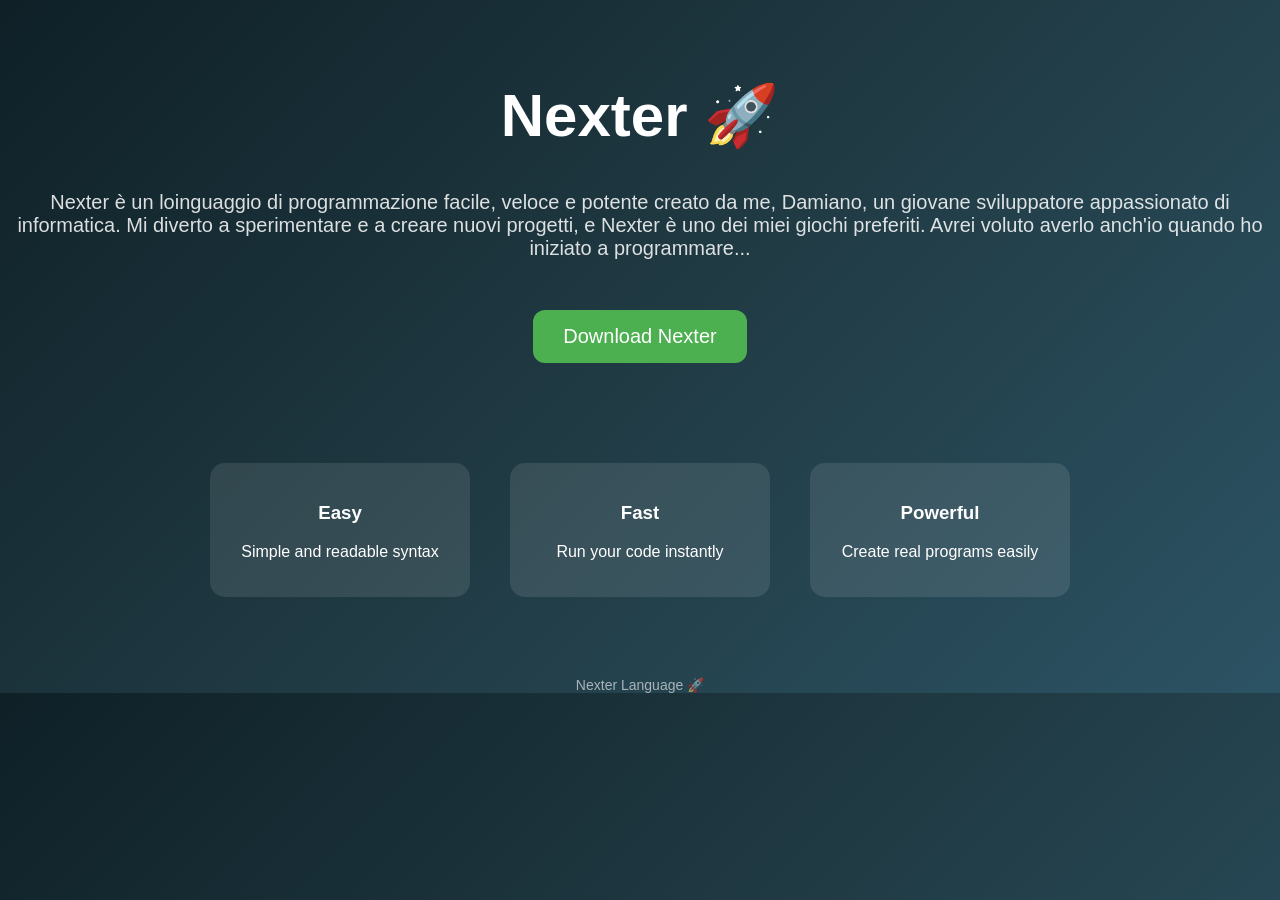
==== index.html @ bfd08b12 "Website fix" ====
<!DOCTYPE html>
<html>
<head>
    <title>Nexter 🚀</title>

    <style>
        body {
            margin: 0;
            font-family: Arial, sans-serif;
            background: linear-gradient(135deg, #0f2027, #203a43, #2c5364);
            color: white;
            text-align: center;
        }

        h1 {
            font-size: 60px;
            margin-top: 80px;
        }

        .desc {
            margin-top: 20px;
            font-size: 20px;
            opacity: 0.85;
        }

        .download-btn {
            margin-top: 30px;
            padding: 15px 30px;
            font-size: 20px;
            border: none;
            border-radius: 12px;
            background: #4CAF50;
            color: white;
            cursor: pointer;
            transition: 0.3s;
        }

        .download-btn:hover {
            background: #45a049;
            transform: scale(1.05);
        }

        .features {
            margin-top: 100px;
            display: flex;
            justify-content: center;
            gap: 40px;
            flex-wrap: wrap;
        }

        .card {
            background: rgba(255,255,255,0.1);
            padding: 20px;
            border-radius: 15px;
            width: 220px;
        }

        footer {
            margin-top: 80px;
            opacity: 0.6;
            font-size: 14px;
        }
    </style>
</head>

<body>

    <h1>Nexter 🚀</h1>

    <!-- Sono Damiano, un giovane sviluppatore che si diverte a sperimentare nel mondo dell'informatica e a divertirsi con questo "gioco" che adoro! -->
    <p class="desc">
        Nexter è un loinguaggio di programmazione facile, veloce e potente creato da me, Damiano, un giovane sviluppatore appassionato di informatica. Mi diverto a sperimentare e a creare nuovi progetti, e Nexter è uno dei miei giochi preferiti. Avrei voluto averlo anch'io quando ho iniziato a programmare...    </p>

    <!-- DOWNLOAD -->
    <a href="https://dadatop12.github.io/nexter-web/nexter.zip">
        <button class="download-btn">Download Nexter</button>
    </a>

    <!-- FEATURES -->
    <div class="features">

        <div class="card">
            <h3>Easy</h3>
            <p>Simple and readable syntax</p>
        </div>

        <div class="card">
            <h3>Fast</h3>
            <p>Run your code instantly</p>
        </div>

        <div class="card">
            <h3>Powerful</h3>
            <p>Create real programs easily</p>
        </div>

    </div>

    <footer>
        Nexter Language 🚀
    </footer>

</body>
</html>
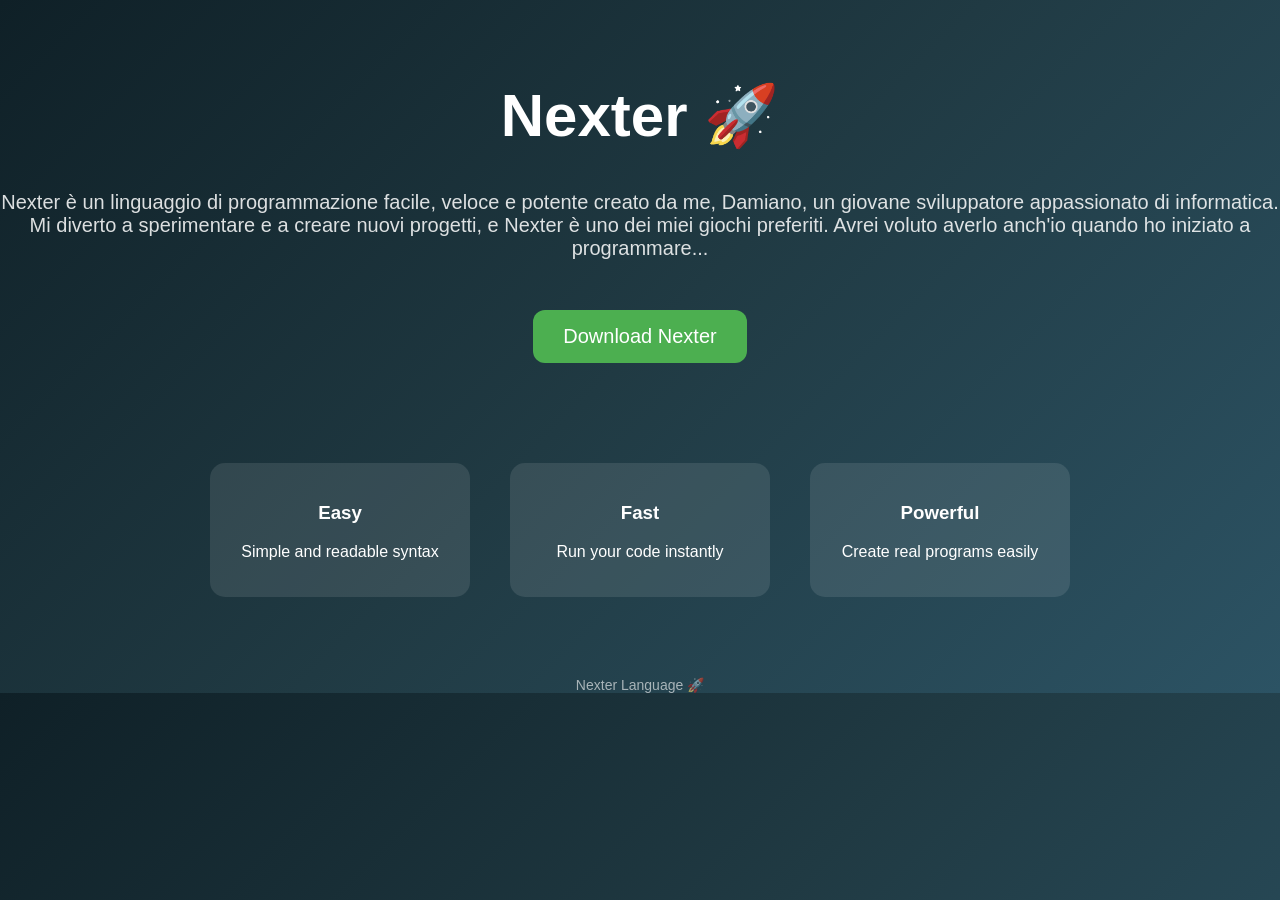
==== commit 6bd190a0: "website final(I hope) update" ====
--- a/index.html
+++ b/index.html
@@ -69,7 +69,7 @@
 
     <!-- Sono Damiano, un giovane sviluppatore che si diverte a sperimentare nel mondo dell'informatica e a divertirsi con questo "gioco" che adoro! -->
     <p class="desc">
-        Nexter è un loinguaggio di programmazione facile, veloce e potente creato da me, Damiano, un giovane sviluppatore appassionato di informatica. Mi diverto a sperimentare e a creare nuovi progetti, e Nexter è uno dei miei giochi preferiti. Avrei voluto averlo anch'io quando ho iniziato a programmare...    </p>
+        Nexter è un linguaggio di programmazione facile, veloce e potente creato da me, Damiano, un giovane sviluppatore appassionato di informatica. Mi diverto a sperimentare e a creare nuovi progetti, e Nexter è uno dei miei giochi preferiti. Avrei voluto averlo anch'io quando ho iniziato a programmare...    </p>
 
     <!-- DOWNLOAD -->
     <a href="https://dadatop12.github.io/nexter-web/nexter.zip">
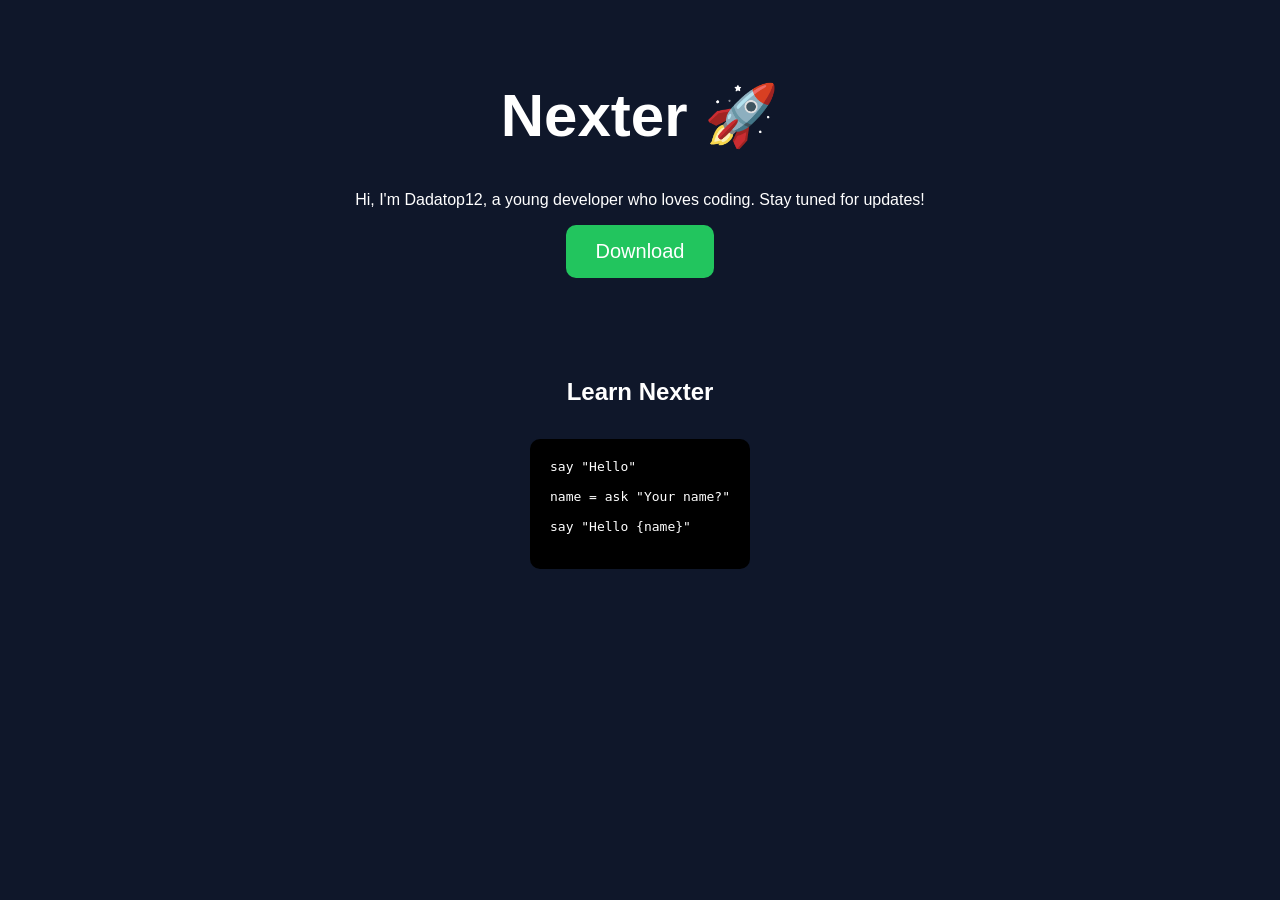
==== commit 70f0646b: "New ide and site" ====
--- a/index.html
+++ b/index.html
@@ -6,8 +6,8 @@
     <style>
         body {
             margin: 0;
-            font-family: Arial, sans-serif;
-            background: linear-gradient(135deg, #0f2027, #203a43, #2c5364);
+            font-family: Arial;
+            background: #0f172a;
             color: white;
             text-align: center;
         }
@@ -17,88 +17,51 @@
             margin-top: 80px;
         }
 
-        .desc {
-            margin-top: 20px;
+        .btn {
+            padding: 15px 30px;
             font-size: 20px;
-            opacity: 0.85;
+            background: #22c55e;
+            border: none;
+            border-radius: 10px;
+            color: white;
+            cursor: pointer;
         }
 
-        .download-btn {
-            margin-top: 30px;
-            padding: 15px 30px;
-            font-size: 20px;
-            border: none;
-            border-radius: 12px;
-            background: #4CAF50;
-            color: white;
-            cursor: pointer;
-            transition: 0.3s;
+        .learn {
+            margin-top: 100px;
         }
 
-        .download-btn:hover {
-            background: #45a049;
-            transform: scale(1.05);
-        }
-
-        .features {
-            margin-top: 100px;
-            display: flex;
-            justify-content: center;
-            gap: 40px;
-            flex-wrap: wrap;
-        }
-
-        .card {
-            background: rgba(255,255,255,0.1);
+        pre {
+            background: black;
             padding: 20px;
-            border-radius: 15px;
-            width: 220px;
-        }
-
-        footer {
-            margin-top: 80px;
-            opacity: 0.6;
-            font-size: 14px;
+            border-radius: 10px;
+            display: inline-block;
+            text-align: left;
         }
     </style>
 </head>
 
 <body>
 
-    <h1>Nexter 🚀</h1>
+<h1>Nexter 🚀</h1>
 
-    <!-- Sono Damiano, un giovane sviluppatore che si diverte a sperimentare nel mondo dell'informatica e a divertirsi con questo "gioco" che adoro! -->
-    <p class="desc">
-        Nexter è un linguaggio di programmazione facile, veloce e potente creato da me, Damiano, un giovane sviluppatore appassionato di informatica. Mi diverto a sperimentare e a creare nuovi progetti, e Nexter è uno dei miei giochi preferiti. Avrei voluto averlo anch'io quando ho iniziato a programmare...    </p>
+<p>Hi, I'm Dadatop12, a young developer who loves coding. Stay tuned for updates!</p>
 
-    <!-- DOWNLOAD -->
-    <a href="https://dadatop12.github.io/nexter-web/nexter.zip">
-        <button class="download-btn">Download Nexter</button>
-    </a>
+<a href="https://dadatop12.github.io/nexter-web/nexter.zip">
+    <button class="btn">Download</button>
+</a>
 
-    <!-- FEATURES -->
-    <div class="features">
+<div class="learn">
+    <h2>Learn Nexter</h2>
 
-        <div class="card">
-            <h3>Easy</h3>
-            <p>Simple and readable syntax</p>
-        </div>
+    <pre>
+say "Hello"
 
-        <div class="card">
-            <h3>Fast</h3>
-            <p>Run your code instantly</p>
-        </div>
+name = ask "Your name?"
 
-        <div class="card">
-            <h3>Powerful</h3>
-            <p>Create real programs easily</p>
-        </div>
-
-    </div>
-
-    <footer>
-        Nexter Language 🚀
-    </footer>
+say "Hello {name}"
+    </pre>
+</div>
 
 </body>
 </html>
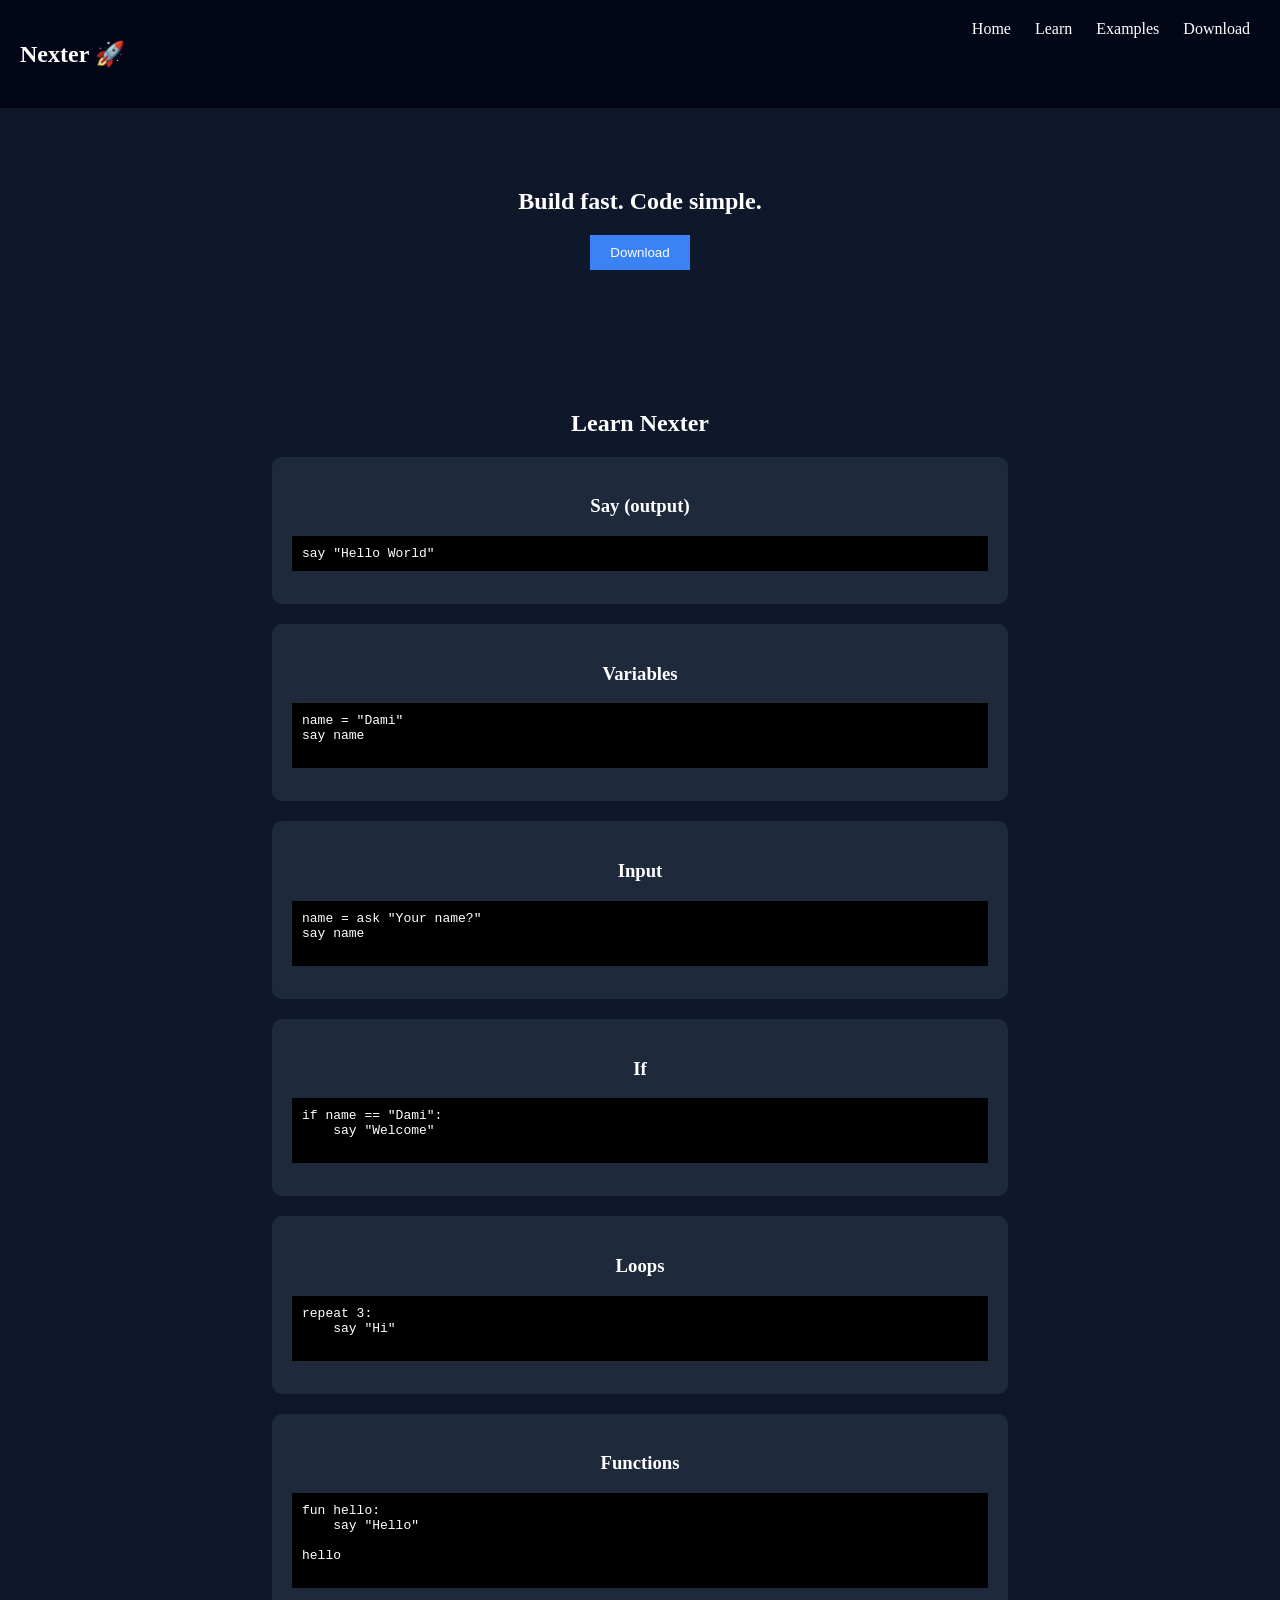
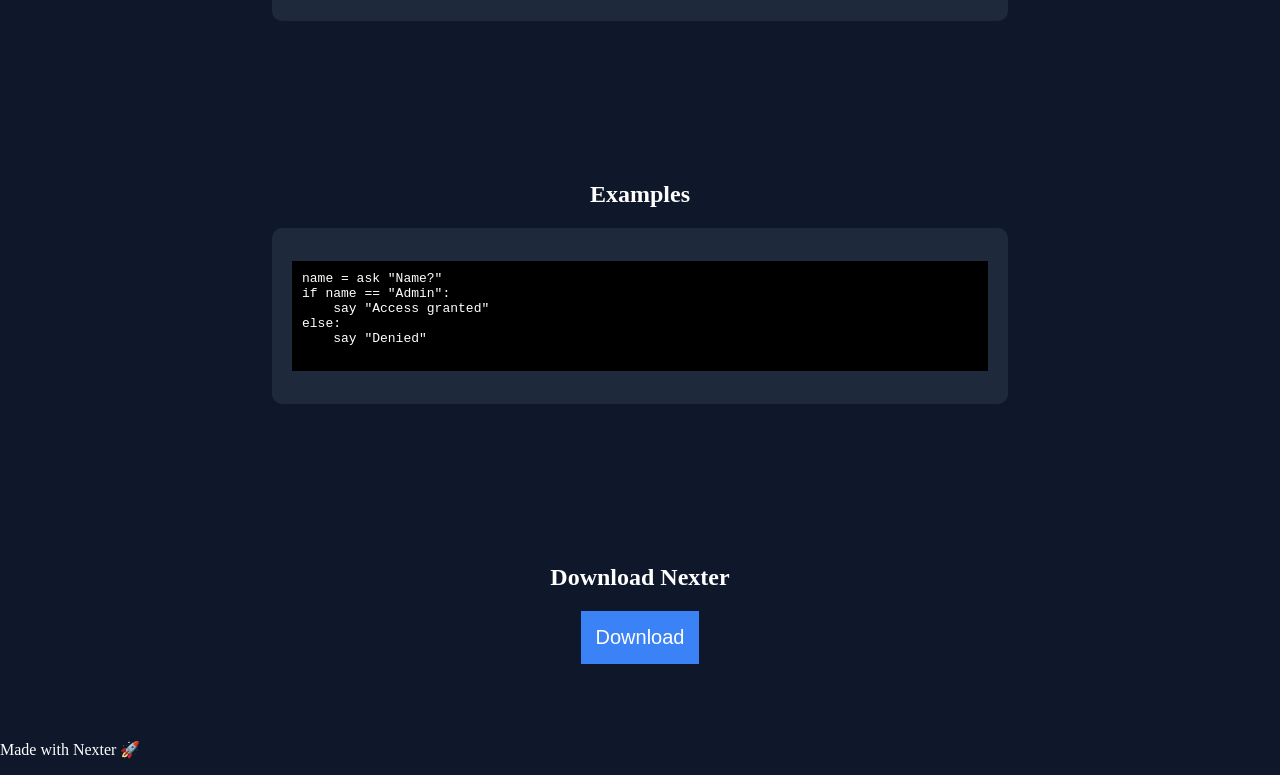
==== commit 85298991: "Mega site Nexter" ====
--- a/index.html
+++ b/index.html
@@ -2,66 +2,105 @@
 <html>
 <head>
     <title>Nexter 🚀</title>
-
-    <style>
-        body {
-            margin: 0;
-            font-family: Arial;
-            background: #0f172a;
-            color: white;
-            text-align: center;
-        }
-
-        h1 {
-            font-size: 60px;
-            margin-top: 80px;
-        }
-
-        .btn {
-            padding: 15px 30px;
-            font-size: 20px;
-            background: #22c55e;
-            border: none;
-            border-radius: 10px;
-            color: white;
-            cursor: pointer;
-        }
-
-        .learn {
-            margin-top: 100px;
-        }
-
-        pre {
-            background: black;
-            padding: 20px;
-            border-radius: 10px;
-            display: inline-block;
-            text-align: left;
-        }
-    </style>
+    <link rel="stylesheet" href="style.css">
 </head>
-
 <body>
 
-<h1>Nexter 🚀</h1>
+<nav>
+    <h1>Nexter 🚀</h1>
+    <div>
+        <a href="#home">Home</a>
+        <a href="#learn">Learn</a>
+        <a href="#examples">Examples</a>
+        <a href="#download">Download</a>
+    </div>
+</nav>
 
-<p>Hi, I'm Dadatop12, a young developer who loves coding. Stay tuned for updates!</p>
+<section id="home">
+    <h2>Build fast. Code simple.</h2>
+    <p><!-- QUI METTI LA TUA DESCRIZIONE --></p>
+    <a href="#download"><button>Download</button></a>
+</section>
 
-<a href="https://dadatop12.github.io/nexter-web/nexter.zip">
-    <button class="btn">Download</button>
-</a>
-
-<div class="learn">
+<section id="learn">
     <h2>Learn Nexter</h2>
 
-    <pre>
-say "Hello"
+    <div class="card">
+        <h3>Say (output)</h3>
+        <pre>say "Hello World"</pre>
+    </div>
 
+    <div class="card">
+        <h3>Variables</h3>
+        <pre>
+name = "Dami"
+say name
+        </pre>
+    </div>
+
+    <div class="card">
+        <h3>Input</h3>
+        <pre>
 name = ask "Your name?"
+say name
+        </pre>
+    </div>
 
-say "Hello {name}"
-    </pre>
-</div>
+    <div class="card">
+        <h3>If</h3>
+        <pre>
+if name == "Dami":
+    say "Welcome"
+        </pre>
+    </div>
+
+    <div class="card">
+        <h3>Loops</h3>
+        <pre>
+repeat 3:
+    say "Hi"
+        </pre>
+    </div>
+
+    <div class="card">
+        <h3>Functions</h3>
+        <pre>
+fun hello:
+    say "Hello"
+
+hello
+        </pre>
+    </div>
+
+</section>
+
+<section id="examples">
+    <h2>Examples</h2>
+
+    <div class="card">
+        <pre>
+name = ask "Name?"
+if name == "Admin":
+    say "Access granted"
+else:
+    say "Denied"
+        </pre>
+    </div>
+
+</section>
+
+<section id="download">
+    <h2>Download Nexter</h2>
+
+    <a href="https://github.com/dadatop12/nexter-web/releases/latest/download/nexter.zip">
+        <button class="big">Download</button>
+    </a>
+
+</section>
+
+<footer>
+    <p>Made with Nexter 🚀</p>
+</footer>
 
 </body>
 </html>
--- a/style.css
+++ b/style.css
@@ -0,0 +1,51 @@
+body {
+    margin:0;
+    font-family:Consolas;
+    background:#0f172a;
+    color:white;
+}
+
+nav {
+    display:flex;
+    justify-content:space-between;
+    padding:20px;
+    background:#020617;
+}
+
+nav a {
+    margin:0 10px;
+    color:white;
+    text-decoration:none;
+}
+
+section {
+    padding:60px;
+    text-align:center;
+}
+
+button {
+    padding:10px 20px;
+    background:#3b82f6;
+    border:none;
+    color:white;
+    cursor:pointer;
+}
+
+.big {
+    font-size:20px;
+    padding:15px;
+}
+
+.card {
+    background:#1e293b;
+    padding:20px;
+    margin:20px auto;
+    width:60%;
+    border-radius:10px;
+}
+
+pre {
+    background:black;
+    padding:10px;
+    text-align:left;
+}
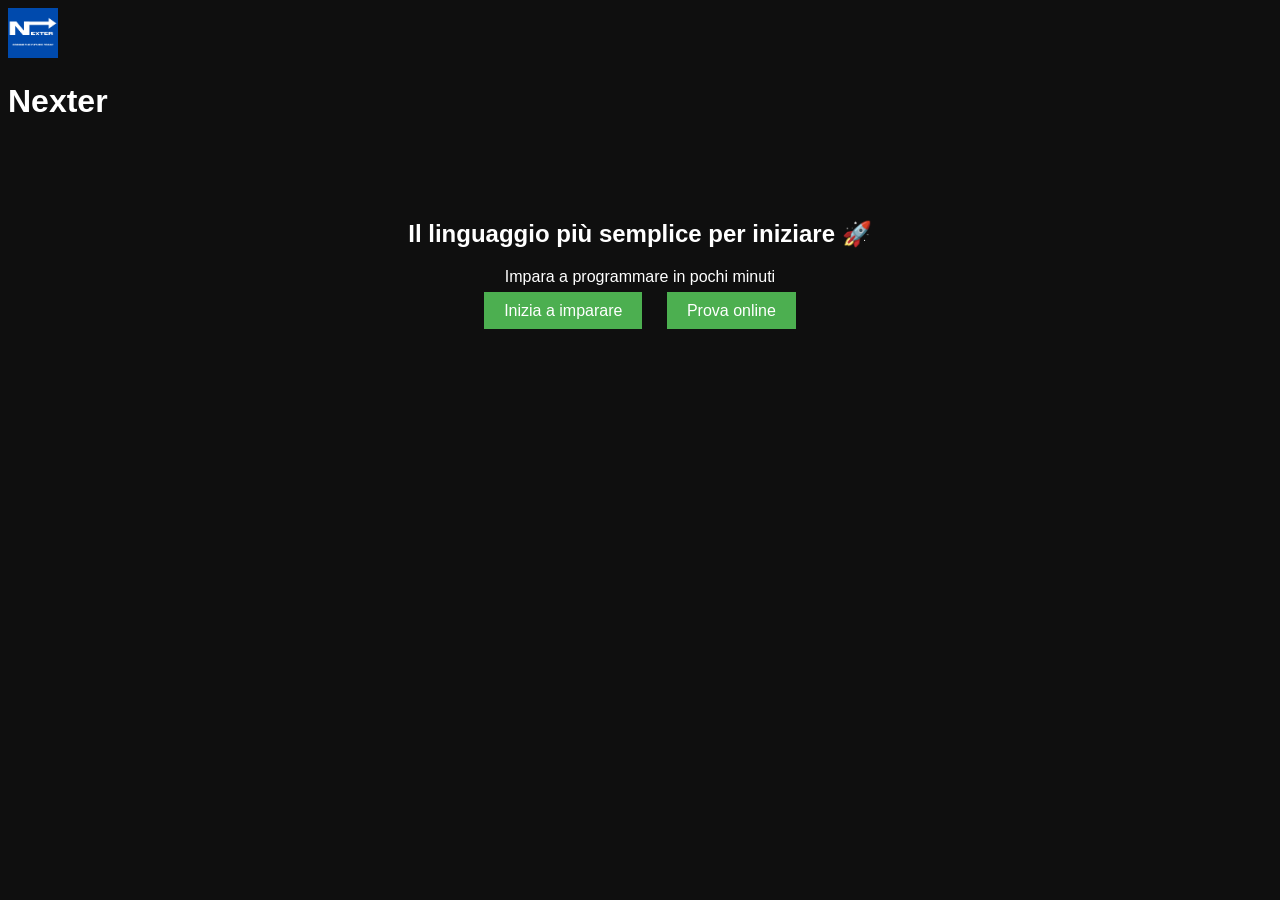
==== commit f83ec3d3: "MEga IDE and debugger 2.0" ====
--- a/index.html
+++ b/index.html
@@ -1,106 +1,23 @@
 <!DOCTYPE html>
 <html>
 <head>
-    <title>Nexter 🚀</title>
-    <link rel="stylesheet" href="style.css">
+    <title>Nexter</title>
+    <link rel="stylesheet" href="css/style.css">
 </head>
 <body>
 
-<nav>
-    <h1>Nexter 🚀</h1>
-    <div>
-        <a href="#home">Home</a>
-        <a href="#learn">Learn</a>
-        <a href="#examples">Examples</a>
-        <a href="#download">Download</a>
-    </div>
-</nav>
+<header>
+    <img src="assets/logo.png" class="logo">
+    <h1>Nexter</h1>
+</header>
 
-<section id="home">
-    <h2>Build fast. Code simple.</h2>
-    <p><!-- QUI METTI LA TUA DESCRIZIONE --></p>
-    <a href="#download"><button>Download</button></a>
+<section class="hero">
+    <h2>Il linguaggio più semplice per iniziare 🚀</h2>
+    <p>Impara a programmare in pochi minuti</p>
+
+    <a href="learn.html" class="btn">Inizia a imparare</a>
+    <a href="playground.html" class="btn">Prova online</a>
 </section>
-
-<section id="learn">
-    <h2>Learn Nexter</h2>
-
-    <div class="card">
-        <h3>Say (output)</h3>
-        <pre>say "Hello World"</pre>
-    </div>
-
-    <div class="card">
-        <h3>Variables</h3>
-        <pre>
-name = "Dami"
-say name
-        </pre>
-    </div>
-
-    <div class="card">
-        <h3>Input</h3>
-        <pre>
-name = ask "Your name?"
-say name
-        </pre>
-    </div>
-
-    <div class="card">
-        <h3>If</h3>
-        <pre>
-if name == "Dami":
-    say "Welcome"
-        </pre>
-    </div>
-
-    <div class="card">
-        <h3>Loops</h3>
-        <pre>
-repeat 3:
-    say "Hi"
-        </pre>
-    </div>
-
-    <div class="card">
-        <h3>Functions</h3>
-        <pre>
-fun hello:
-    say "Hello"
-
-hello
-        </pre>
-    </div>
-
-</section>
-
-<section id="examples">
-    <h2>Examples</h2>
-
-    <div class="card">
-        <pre>
-name = ask "Name?"
-if name == "Admin":
-    say "Access granted"
-else:
-    say "Denied"
-        </pre>
-    </div>
-
-</section>
-
-<section id="download">
-    <h2>Download Nexter</h2>
-
-    <a href="https://github.com/dadatop12/nexter-web/releases/latest/download/nexter.zip">
-        <button class="big">Download</button>
-    </a>
-
-</section>
-
-<footer>
-    <p>Made with Nexter 🚀</p>
-</footer>
 
 </body>
 </html>
--- a/css/style.css
+++ b/css/style.css
@@ -0,0 +1,28 @@
+body {
+    background: #0f0f0f;
+    color: white;
+    font-family: Arial;
+}
+
+.logo {
+    width: 50px;
+}
+
+.hero {
+    text-align: center;
+    margin-top: 100px;
+}
+
+.btn {
+    padding: 10px 20px;
+    background: #4CAF50;
+    color: white;
+    margin: 10px;
+    text-decoration: none;
+}
+
+.card {
+    background: #1e1e1e;
+    padding: 20px;
+    margin: 10px;
+}
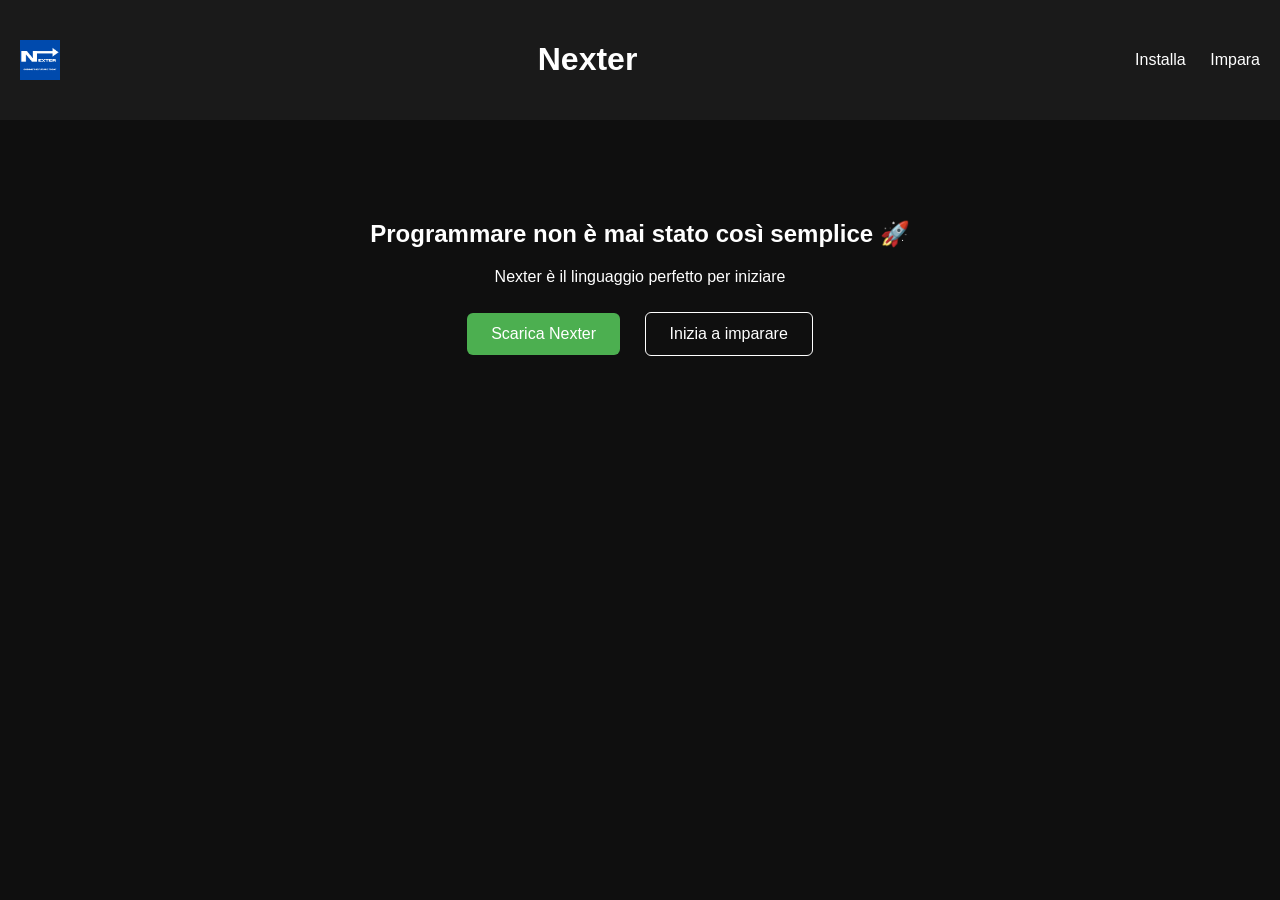
==== commit 5a80bfd9: "site fix" ====
--- a/index.html
+++ b/index.html
@@ -9,14 +9,19 @@
 <header>
     <img src="assets/logo.png" class="logo">
     <h1>Nexter</h1>
+
+    <nav>
+        <a href="install.html">Installa</a>
+        <a href="learn.html">Impara</a>
+    </nav>
 </header>
 
 <section class="hero">
-    <h2>Il linguaggio più semplice per iniziare 🚀</h2>
-    <p>Impara a programmare in pochi minuti</p>
+    <h2>Programmare non è mai stato così semplice 🚀</h2>
+    <p>Nexter è il linguaggio perfetto per iniziare</p>
 
-    <a href="learn.html" class="btn">Inizia a imparare</a>
-    <a href="playground.html" class="btn">Prova online</a>
+    <a href="install.html" class="btn">Scarica Nexter</a>
+    <a href="learn.html" class="btn outline">Inizia a imparare</a>
 </section>
 
 </body>
--- a/css/style.css
+++ b/css/style.css
@@ -1,28 +1,61 @@
 body {
+    margin: 0;
+    font-family: Arial;
     background: #0f0f0f;
     color: white;
-    font-family: Arial;
+}
+
+/* HEADER */
+header {
+    display: flex;
+    align-items: center;
+    justify-content: space-between;
+    padding: 20px;
+    background: #1a1a1a;
 }
 
 .logo {
-    width: 50px;
+    width: 40px;
 }
 
+/* NAV */
+nav a {
+    margin-left: 20px;
+    color: white;
+    text-decoration: none;
+}
+
+/* HERO */
 .hero {
     text-align: center;
     margin-top: 100px;
 }
 
 .btn {
-    padding: 10px 20px;
+    display: inline-block;
+    margin: 10px;
+    padding: 12px 24px;
     background: #4CAF50;
     color: white;
-    margin: 10px;
     text-decoration: none;
+    border-radius: 6px;
 }
 
-.card {
+.btn.outline {
+    background: transparent;
+    border: 1px solid white;
+}
+
+/* LESSON */
+.lesson {
     background: #1e1e1e;
+    margin: 20px;
     padding: 20px;
-    margin: 10px;
+    border-radius: 10px;
+}
+
+pre {
+    background: #000;
+    padding: 10px;
+    border-radius: 6px;
 }
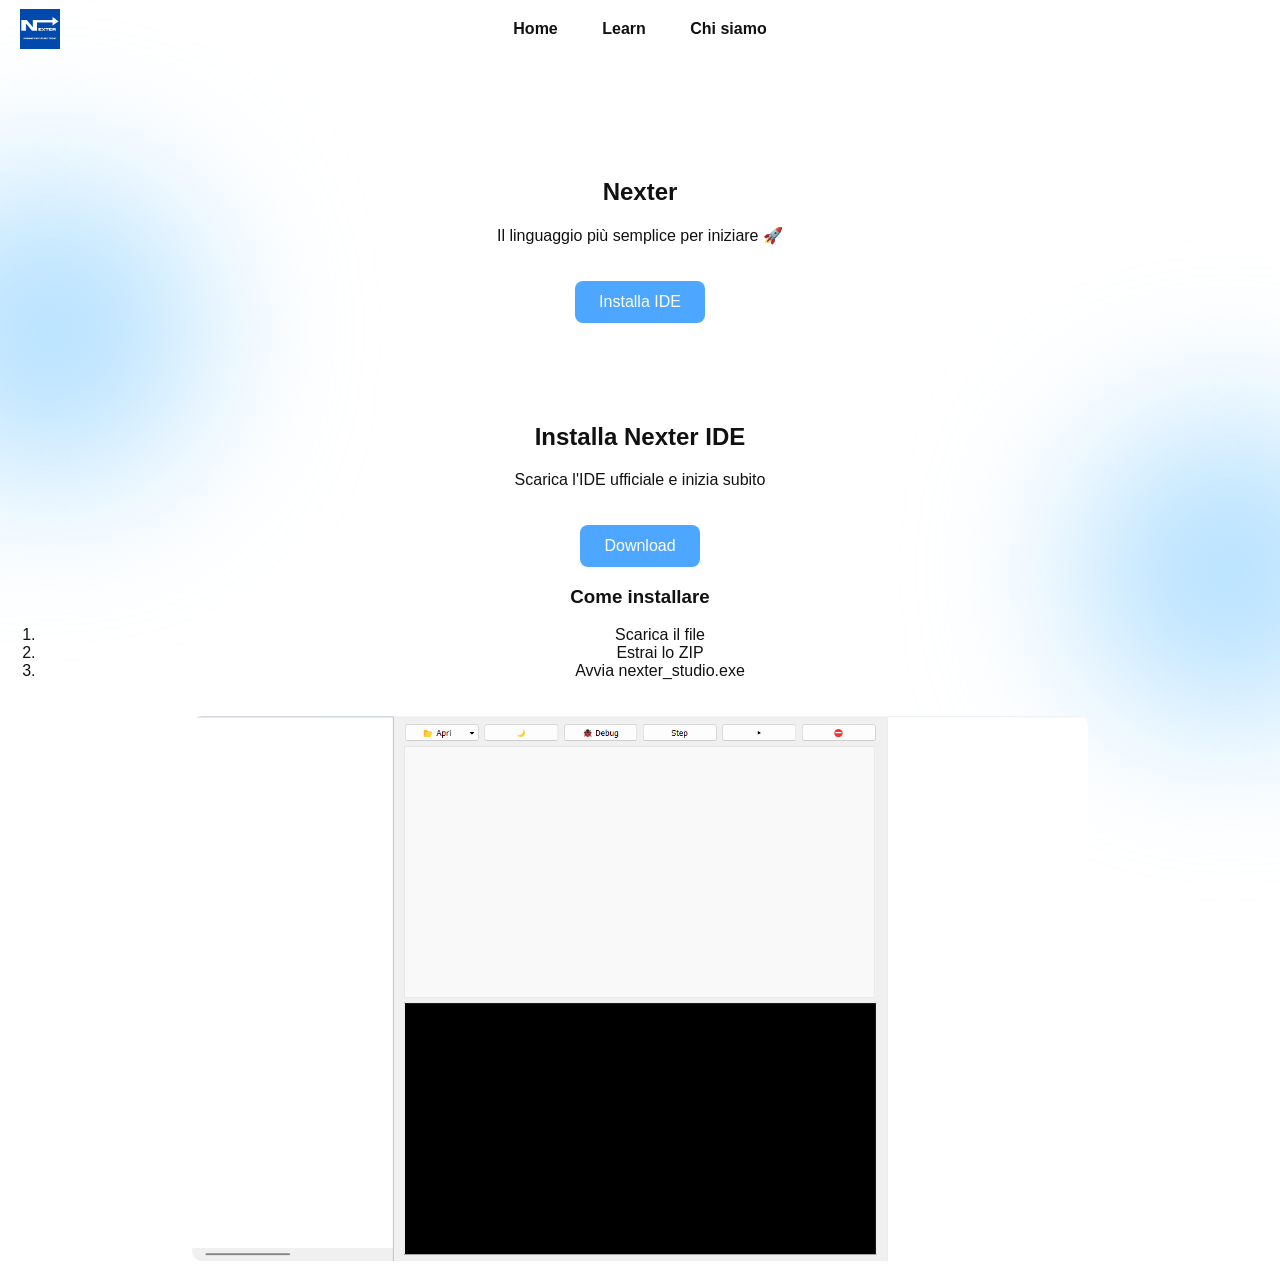
==== commit a660677a: "New site" ====
--- a/index.html
+++ b/index.html
@@ -6,22 +6,41 @@
 </head>
 <body>
 
+<div class="blob left"></div>
+<div class="blob right"></div>
+
 <header>
     <img src="assets/logo.png" class="logo">
-    <h1>Nexter</h1>
 
     <nav>
-        <a href="install.html">Installa</a>
-        <a href="learn.html">Impara</a>
+        <a href="index.html">Home</a>
+        <a href="learn.html">Learn</a>
+        <a href="about.html">Chi siamo</a>
     </nav>
 </header>
 
 <section class="hero">
-    <h2>Programmare non è mai stato così semplice 🚀</h2>
-    <p>Nexter è il linguaggio perfetto per iniziare</p>
+    <h1>Nexter</h1>
+    <p>Il linguaggio più semplice per iniziare 🚀</p>
 
-    <a href="install.html" class="btn">Scarica Nexter</a>
-    <a href="learn.html" class="btn outline">Inizia a imparare</a>
+    <a href="#install" class="btn">Installa IDE</a>
+</section>
+
+<section id="install" class="install">
+    <h2>Installa Nexter IDE</h2>
+
+    <p>Scarica l'IDE ufficiale e inizia subito</p>
+
+    <a href="public/download/Nexter_studio.zip" class="btn">Download</a>
+
+    <h3>Come installare</h3>
+    <ol>
+        <li>Scarica il file</li>
+        <li>Estrai lo ZIP</li>
+        <li>Avvia nexter_studio.exe</li>
+    </ol>
+
+    <img src="assets/ide.png" class="ide-img">
 </section>
 
 </body>
--- a/css/style.css
+++ b/css/style.css
@@ -1,61 +1,99 @@
 body {
     margin: 0;
     font-family: Arial;
-    background: #0f0f0f;
-    color: white;
+    background: white;
+    color: #111;
 }
 
-/* HEADER */
+/* NAVBAR */
 header {
     display: flex;
     align-items: center;
-    justify-content: space-between;
+    justify-content: center;
     padding: 20px;
-    background: #1a1a1a;
+    position: relative;
 }
 
 .logo {
+    position: absolute;
+    left: 20px;
     width: 40px;
 }
 
-/* NAV */
 nav a {
-    margin-left: 20px;
-    color: white;
+    margin: 0 20px;
     text-decoration: none;
+    color: #111;
+    font-weight: bold;
 }
 
 /* HERO */
 .hero {
     text-align: center;
-    margin-top: 100px;
+    margin-top: 120px;
 }
 
 .btn {
     display: inline-block;
-    margin: 10px;
     padding: 12px 24px;
-    background: #4CAF50;
+    background: #4da6ff;
     color: white;
+    border-radius: 8px;
     text-decoration: none;
-    border-radius: 6px;
+    margin-top: 20px;
 }
 
-.btn.outline {
-    background: transparent;
-    border: 1px solid white;
+/* INSTALL */
+.install {
+    text-align: center;
+    margin-top: 100px;
 }
 
-/* LESSON */
-.lesson {
-    background: #1e1e1e;
-    margin: 20px;
-    padding: 20px;
+.ide-img {
+    width: 70%;
+    margin-top: 20px;
     border-radius: 10px;
 }
 
-pre {
-    background: #000;
-    padding: 10px;
-    border-radius: 6px;
+/* CONTENT */
+.content {
+    max-width: 800px;
+    margin: auto;
+    padding: 40px;
+}
+
+/* CODE */
+.code {
+    background: #f0f0f0;
+    padding: 15px;
+    margin: 15px 0;
+    border-radius: 8px;
+    font-family: monospace;
+}
+
+/* BLOBS */
+.blob {
+    position: fixed;
+    width: 300px;
+    height: 300px;
+    background: #b3e0ff;
+    border-radius: 50%;
+    z-index: -1;
+    filter: blur(80px);
+}
+
+.left {
+    top: 20%;
+    left: -100px;
+}
+
+.right {
+    bottom: 20%;
+    right: -100px;
+}
+
+/* ABOUT */
+.logo-about {
+    width: 80px;
+    margin-top: 20px;
 }
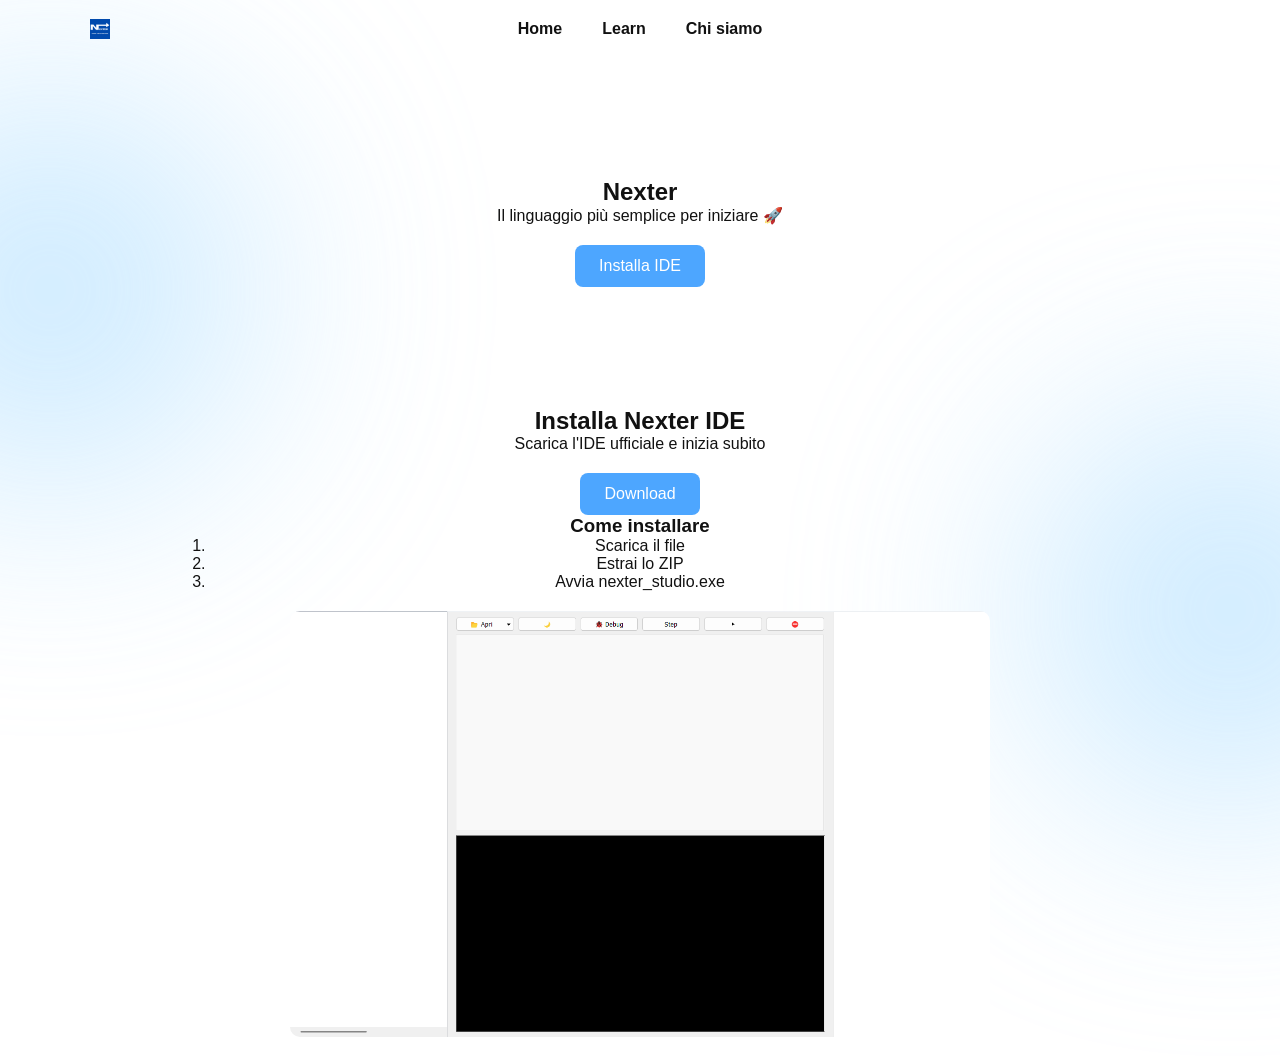
==== commit deb0d0db: "Ide fix" ====
--- a/index.html
+++ b/index.html
@@ -20,24 +20,42 @@
 </header>
 
 <section class="hero">
-    <h1>Nexter</h1>
+    <h1>Nexter
+
+
+    </h1>
     <p>Il linguaggio più semplice per iniziare 🚀</p>
 
     <a href="#install" class="btn">Installa IDE</a>
 </section>
 
 <section id="install" class="install">
-    <h2>Installa Nexter IDE</h2>
+    <h2>Installa Nexter IDE
 
-    <p>Scarica l'IDE ufficiale e inizia subito</p>
+
+    </h2>
+
+    <p>Scarica l'IDE ufficiale e inizia subito
+
+
+    </p>
 
     <a href="public/download/Nexter_studio.zip" class="btn">Download</a>
 
-    <h3>Come installare</h3>
+    <h3>Come installare
+
+
+    </h3>
     <ol>
-        <li>Scarica il file</li>
-        <li>Estrai lo ZIP</li>
-        <li>Avvia nexter_studio.exe</li>
+        <li>Scarica il file
+
+        </li>
+        <li>Estrai lo ZIP
+
+        </li>
+        <li>Avvia nexter_studio.exe
+            
+        </li>
     </ol>
 
     <img src="assets/ide.png" class="ide-img">
--- a/css/style.css
+++ b/css/style.css
@@ -1,38 +1,85 @@
-body {
+/* RESET */
+* {
     margin: 0;
-    font-family: Arial;
-    background: white;
-    color: #111;
+    padding: 0;
+    box-sizing: border-box;
 }
 
-/* NAVBAR */
+/* BODY */
+body {
+    font-family: Arial, sans-serif;
+    background: #ffffff; /* BIANCO */
+    color: #111;
+    display: flex;
+    flex-direction: column;
+    align-items: center; /* CENTRA TUTTO */
+}
+
+/* BLOBS (macchie blu) */
+.blob {
+    position: fixed;
+    width: 400px;
+    height: 400px;
+    background: #b3e0ff;
+    border-radius: 50%;
+    z-index: -1;
+    filter: blur(120px);
+    opacity: 0.7;
+}
+
+.left {
+    top: 10%;
+    left: -150px;
+}
+
+.right {
+    bottom: 10%;
+    right: -150px;
+}
+
+/* HEADER */
 header {
+    width: 100%;
+    max-width: 1100px;
     display: flex;
     align-items: center;
-    justify-content: center;
+    justify-content: center; /* menu centrale */
     padding: 20px;
     position: relative;
 }
 
+/* LOGO */
 .logo {
     position: absolute;
-    left: 20px;
-    width: 40px;
+    left: 0;
+    width: 20px;
+}
+
+/* NAV */
+nav {
+    display: flex;
+    gap: 40px;
 }
 
 nav a {
-    margin: 0 20px;
     text-decoration: none;
     color: #111;
     font-weight: bold;
+    transition: 0.2s;
+}
+
+nav a:hover {
+    color: #4da6ff;
 }
 
 /* HERO */
 .hero {
     text-align: center;
     margin-top: 120px;
+    max-width: 800px;
 }
 
+/* BOTTONI */
 .btn {
     display: inline-block;
     padding: 12px 24px;
@@ -41,59 +88,36 @@
     border-radius: 8px;
     text-decoration: none;
     margin-top: 20px;
+    transition: 0.2s;
 }
 
-/* INSTALL */
-.install {
+.btn:hover {
+    background: #3399ff;
+}
+
+/* SEZIONI */
+.install, .content {
+    max-width: 900px;
+    width: 100%;
     text-align: center;
     margin-top: 100px;
+    padding: 20px;
 }
 
+/* IMMAGINI */
 .ide-img {
-    width: 70%;
+    width: 100%;
+    max-width: 700px;
     margin-top: 20px;
     border-radius: 10px;
 }
 
-/* CONTENT */
-.content {
-    max-width: 800px;
-    margin: auto;
-    padding: 40px;
-}
-
 /* CODE */
 .code {
-    background: #f0f0f0;
+    background: #f5f5f5;
     padding: 15px;
     margin: 15px 0;
     border-radius: 8px;
     font-family: monospace;
-}
-
-/* BLOBS */
-.blob {
-    position: fixed;
-    width: 300px;
-    height: 300px;
-    background: #b3e0ff;
-    border-radius: 50%;
-    z-index: -1;
-    filter: blur(80px);
-}
-
-.left {
-    top: 20%;
-    left: -100px;
-}
-
-.right {
-    bottom: 20%;
-    right: -100px;
-}
-
-/* ABOUT */
-.logo-about {
-    width: 80px;
-    margin-top: 20px;
+    text-align: left;
 }
